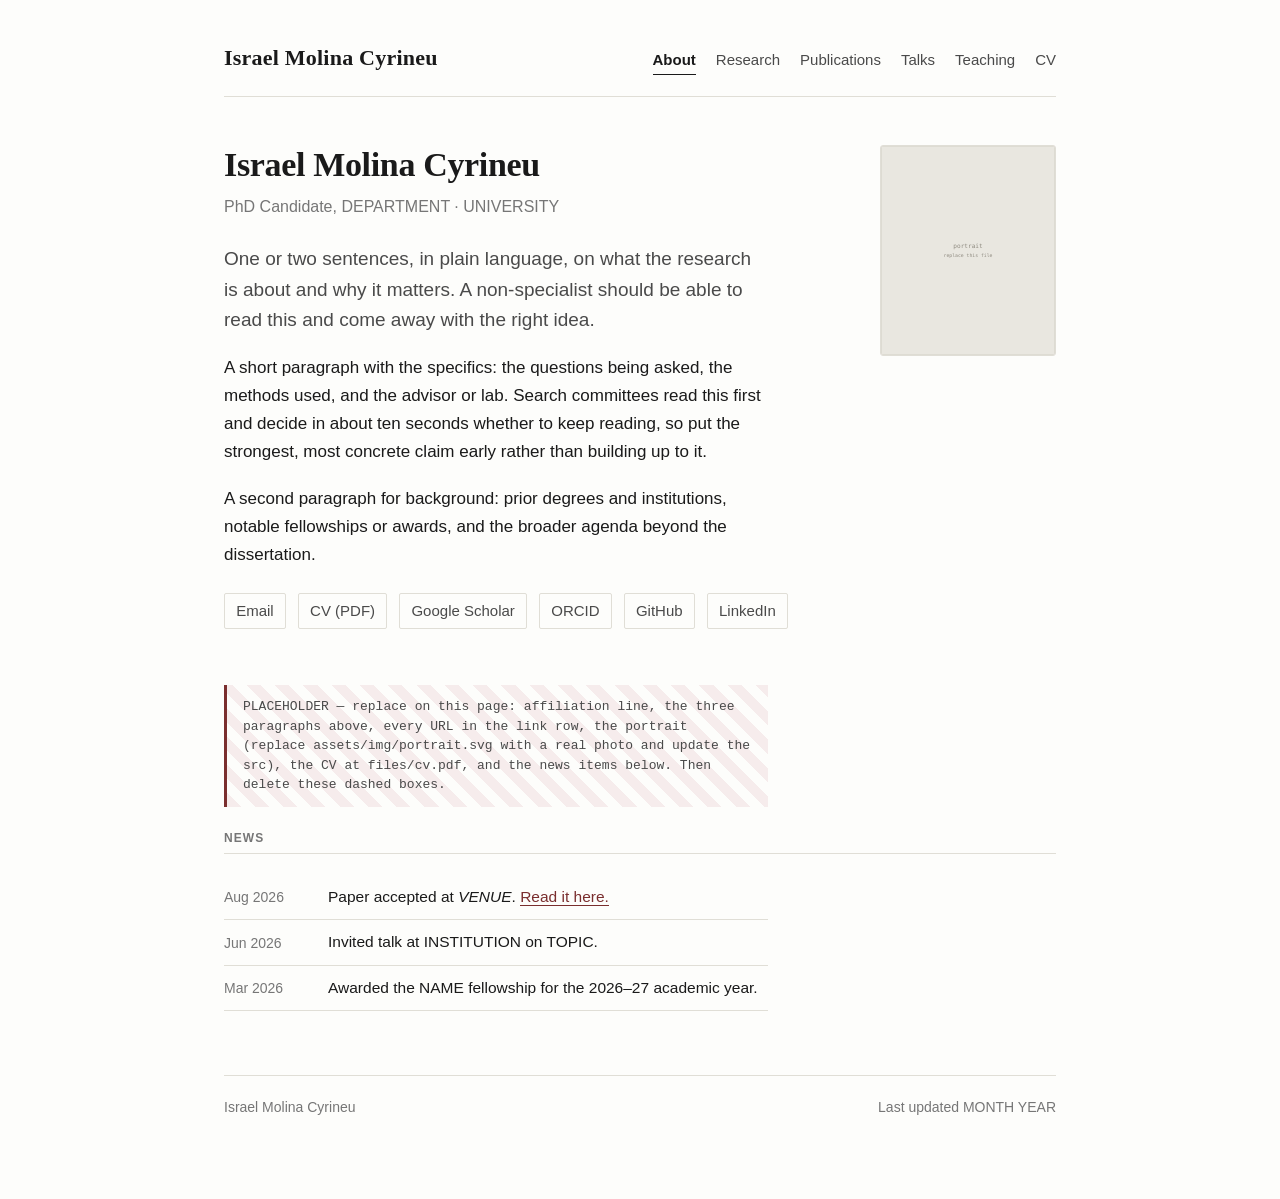
==== index.html @ 780c0721 "Add static site scaffold for academic personal website Six-page static site (about, research, public" ====
<!DOCTYPE html>
<html lang="en">
<head>
<meta charset="utf-8">
<meta name="viewport" content="width=device-width, initial-scale=1">
<title>Israel Molina Cyrineu</title>
<meta name="description" content="Israel Molina Cyrineu — PhD candidate. Research, publications, and CV.">
<meta name="author" content="Israel Molina Cyrineu">
<meta property="og:title" content="Israel Molina Cyrineu">
<meta property="og:description" content="PhD candidate. Research, publications, and CV.">
<meta property="og:type" content="profile">
<link rel="stylesheet" href="assets/css/style.css">
</head>
<body>
<div class="page">

  <header class="masthead">
    <p class="masthead__name"><a href="index.html">Israel Molina Cyrineu</a></p>
    <nav class="nav" aria-label="Main">
      <a href="index.html" aria-current="page">About</a>
      <a href="research.html">Research</a>
      <a href="publications.html">Publications</a>
      <a href="talks.html">Talks</a>
      <a href="teaching.html">Teaching</a>
      <a href="files/cv.pdf">CV</a>
    </nav>
  </header>

  <main>

    <div class="hero">
      <div>
        <h1>Israel Molina Cyrineu</h1>
        <p class="hero__affiliation">PhD Candidate, DEPARTMENT · UNIVERSITY</p>

        <p class="lede">
          One or two sentences, in plain language, on what the research is about and
          why it matters. A non-specialist should be able to read this and come away
          with the right idea.
        </p>

        <p>
          A short paragraph with the specifics: the questions being asked, the methods
          used, and the advisor or lab. Search committees read this first and decide in
          about ten seconds whether to keep reading, so put the strongest, most concrete
          claim early rather than building up to it.
        </p>

        <p>
          A second paragraph for background: prior degrees and institutions, notable
          fellowships or awards, and the broader agenda beyond the dissertation.
        </p>

        <ul class="linkrow">
          <li><a href="mailto:EMAIL@EXAMPLE.EDU">Email</a></li>
          <li><a href="files/cv.pdf">CV (PDF)</a></li>
          <li><a href="https://scholar.google.com/citations?user=ID">Google&nbsp;Scholar</a></li>
          <li><a href="https://orcid.org/0000-0000-0000-0000">ORCID</a></li>
          <li><a href="https://github.com/USERNAME">GitHub</a></li>
          <li><a href="https://www.linkedin.com/in/USERNAME">LinkedIn</a></li>
        </ul>
      </div>

      <img class="hero__portrait" src="assets/img/portrait.svg" alt="Israel Molina Cyrineu">
    </div>

    <div class="todo">
      PLACEHOLDER — replace on this page: affiliation line, the three paragraphs above,
      every URL in the link row, the portrait (replace assets/img/portrait.svg with a real photo and update the src), the CV at
      files/cv.pdf, and the news items below. Then delete these dashed boxes.
    </div>

    <section>
      <h2 class="eyebrow">News</h2>
      <ul class="news">
        <li>
          <time datetime="2026-08">Aug 2026</time>
          <span>Paper accepted at <em>VENUE</em>. <a href="publications.html">Read it here.</a></span>
        </li>
        <li>
          <time datetime="2026-06">Jun 2026</time>
          <span>Invited talk at INSTITUTION on TOPIC.</span>
        </li>
        <li>
          <time datetime="2026-03">Mar 2026</time>
          <span>Awarded the NAME fellowship for the 2026&ndash;27 academic year.</span>
        </li>
      </ul>
    </section>

  </main>

  <footer class="footer">
    <span>Israel Molina Cyrineu</span>
    <span>Last updated MONTH YEAR</span>
  </footer>

</div>
</body>
</html>
---- assets/css/style.css ----
/* ==========================================================================
   Israel Molina Cyrineu — personal academic site
   Single stylesheet. No build step, no dependencies.
   ========================================================================== */

:root {
  --ink:        #1a1a1a;
  --ink-soft:   #4a4a4a;
  --ink-faint:  #767676;
  --bg:         #fdfdfb;
  --bg-panel:   #f4f3ee;
  --rule:       #e0ded6;
  --accent:     #7a2e2e;
  --accent-bg:  #f6ecec;

  --serif: "Iowan Old Style", "Palatino Linotype", Palatino, "Book Antiqua", Georgia, serif;
  --sans:  -apple-system, BlinkMacSystemFont, "Segoe UI", Roboto, "Helvetica Neue", Arial, sans-serif;
  --mono:  ui-monospace, SFMono-Regular, "SF Mono", Menlo, Consolas, monospace;

  --measure: 34rem;   /* comfortable reading width */
  --page:    52rem;   /* overall page width        */
}

@media (prefers-color-scheme: dark) {
  :root {
    --ink:       #e8e6e1;
    --ink-soft:  #b4b1aa;
    --ink-faint: #8a8781;
    --bg:        #16161a;
    --bg-panel:  #1f1f24;
    --rule:      #33333a;
    --accent:    #d98c8c;
    --accent-bg: #2a1f20;
  }
}

*, *::before, *::after { box-sizing: border-box; }

html { -webkit-text-size-adjust: 100%; }

body {
  margin: 0;
  padding: 0 1.5rem 5rem;
  background: var(--bg);
  color: var(--ink);
  font-family: var(--sans);
  font-size: 1.0625rem;
  line-height: 1.65;
  text-rendering: optimizeLegibility;
  -webkit-font-smoothing: antialiased;
}

/* --- Layout ------------------------------------------------------------- */

.page { max-width: var(--page); margin: 0 auto; }

main { display: block; }

section { margin: 0 0 3.5rem; }

/* --- Masthead & navigation ---------------------------------------------- */

.masthead {
  display: flex;
  flex-wrap: wrap;
  align-items: baseline;
  justify-content: space-between;
  gap: 0.75rem 2rem;
  padding: 2.5rem 0 1.25rem;
  border-bottom: 1px solid var(--rule);
  margin-bottom: 3rem;
}

.masthead__name {
  font-family: var(--serif);
  font-size: 1.375rem;
  font-weight: 600;
  letter-spacing: 0.01em;
  margin: 0;
}

.masthead__name a { color: inherit; text-decoration: none; border: 0; }

.nav {
  display: flex;
  flex-wrap: wrap;
  gap: 1.25rem;
  font-size: 0.9375rem;
}

.nav a {
  color: var(--ink-soft);
  text-decoration: none;
  border-bottom: 1px solid transparent;
  padding-bottom: 1px;
}

.nav a:hover { color: var(--accent); border-bottom-color: var(--accent); }

.nav a[aria-current="page"] {
  color: var(--ink);
  font-weight: 600;
  border-bottom-color: var(--ink);
}

/* --- Typography --------------------------------------------------------- */

h1, h2, h3 {
  font-family: var(--serif);
  font-weight: 600;
  line-height: 1.2;
  color: var(--ink);
  margin: 0 0 0.75rem;
}

h1 { font-size: 2.125rem; letter-spacing: -0.01em; }
h2 { font-size: 1.375rem; margin-top: 0; }
h3 { font-size: 1.0625rem; font-family: var(--sans); font-weight: 650; }

p { max-width: var(--measure); margin: 0 0 1.15rem; }

a { color: var(--accent); text-decoration: none; border-bottom: 1px solid currentColor; }
a:hover { background: var(--accent-bg); }

.lede {
  font-size: 1.1875rem;
  line-height: 1.6;
  color: var(--ink-soft);
}

.eyebrow {
  font-family: var(--sans);
  font-size: 0.75rem;
  font-weight: 700;
  letter-spacing: 0.09em;
  text-transform: uppercase;
  color: var(--ink-faint);
  margin: 0 0 1.25rem;
  padding-bottom: 0.5rem;
  border-bottom: 1px solid var(--rule);
}

.muted { color: var(--ink-faint); }
.small { font-size: 0.9375rem; }

/* --- Hero (home page) --------------------------------------------------- */

.hero {
  display: grid;
  grid-template-columns: 1fr 11rem;
  gap: 2.5rem;
  align-items: start;
  margin-bottom: 3.5rem;
}

.hero__portrait {
  width: 100%;
  aspect-ratio: 1 / 1.2;
  object-fit: cover;
  border-radius: 3px;
  background: var(--bg-panel);
  border: 1px solid var(--rule);
}

.hero__affiliation {
  font-size: 1rem;
  color: var(--ink-faint);
  margin: -0.25rem 0 1.5rem;
}

/* --- Link row ----------------------------------------------------------- */

.linkrow {
  list-style: none;
  display: flex;
  flex-wrap: wrap;
  gap: 0.5rem 0.75rem;
  padding: 0;
  margin: 1.5rem 0 0;
  font-size: 0.9375rem;
}

.linkrow a {
  display: inline-block;
  padding: 0.3rem 0.7rem;
  border: 1px solid var(--rule);
  border-radius: 2px;
  color: var(--ink-soft);
}

.linkrow a:hover { border-color: var(--accent); color: var(--accent); background: var(--accent-bg); }

/* --- News list ---------------------------------------------------------- */

.news { list-style: none; padding: 0; margin: 0; max-width: var(--measure); }

.news li {
  display: grid;
  grid-template-columns: 5.5rem 1fr;
  gap: 1rem;
  padding: 0.6rem 0;
  border-bottom: 1px solid var(--rule);
  font-size: 0.9688rem;
}

.news time { color: var(--ink-faint); font-variant-numeric: tabular-nums; font-size: 0.875rem; padding-top: 0.15rem; }

/* --- Research projects -------------------------------------------------- */

.project {
  display: grid;
  grid-template-columns: 13rem 1fr;
  gap: 2rem;
  padding: 1.75rem 0;
  border-bottom: 1px solid var(--rule);
}

.project:first-of-type { padding-top: 0; }

.project__figure {
  width: 100%;
  aspect-ratio: 4 / 3;
  object-fit: cover;
  border-radius: 3px;
  background: var(--bg-panel);
  border: 1px solid var(--rule);
}

.project__body > :last-child { margin-bottom: 0; }

.project__body p { max-width: none; }

/* --- Publications ------------------------------------------------------- */

.pubs { list-style: none; padding: 0; margin: 0 0 2.5rem; counter-reset: pub; }

.pub {
  padding: 1.1rem 0;
  border-bottom: 1px solid var(--rule);
}

.pub:first-child { padding-top: 0; }

.pub__title { font-weight: 650; display: block; margin-bottom: 0.15rem; }

.pub__authors { color: var(--ink-soft); font-size: 0.9688rem; }

.pub__authors .me { color: var(--ink); font-weight: 650; }

.pub__venue { font-style: italic; color: var(--ink-soft); font-size: 0.9688rem; }

.pub__links {
  margin-top: 0.45rem;
  display: flex;
  flex-wrap: wrap;
  gap: 0.9rem;
  font-size: 0.875rem;
}

.pub__links a { border-bottom-style: dotted; }

/* --- Talks & teaching --------------------------------------------------- */

.entries { list-style: none; padding: 0; margin: 0; }

.entry {
  display: grid;
  grid-template-columns: 6rem 1fr;
  gap: 1.25rem;
  padding: 1rem 0;
  border-bottom: 1px solid var(--rule);
}

.entry:first-child { padding-top: 0; }

.entry__date { color: var(--ink-faint); font-size: 0.875rem; font-variant-numeric: tabular-nums; padding-top: 0.2rem; }

.entry__title { font-weight: 650; }

.entry__meta { color: var(--ink-soft); font-size: 0.9375rem; }

/* --- Callout / panel ---------------------------------------------------- */

.panel {
  background: var(--bg-panel);
  border: 1px solid var(--rule);
  border-radius: 3px;
  padding: 1.25rem 1.5rem;
  max-width: var(--measure);
}

.panel > :last-child { margin-bottom: 0; }

/* --- Placeholder marker (delete these once content is in) --------------- */

.todo {
  background: repeating-linear-gradient(45deg, var(--accent-bg), var(--accent-bg) 10px, transparent 10px, transparent 20px);
  border-left: 3px solid var(--accent);
  padding: 0.75rem 1rem;
  margin: 0 0 1.5rem;
  font-family: var(--mono);
  font-size: 0.8125rem;
  line-height: 1.5;
  color: var(--ink-soft);
  max-width: var(--measure);
}

/* --- Footer ------------------------------------------------------------- */

.footer {
  margin-top: 4rem;
  padding-top: 1.25rem;
  border-top: 1px solid var(--rule);
  font-size: 0.875rem;
  color: var(--ink-faint);
  display: flex;
  flex-wrap: wrap;
  justify-content: space-between;
  gap: 0.5rem 2rem;
}

.footer a { color: var(--ink-faint); }

/* --- Responsive --------------------------------------------------------- */

@media (max-width: 40rem) {
  body { font-size: 1rem; padding: 0 1.15rem 3.5rem; }
  .masthead { padding-top: 1.75rem; margin-bottom: 2rem; }
  h1 { font-size: 1.75rem; }
  .hero { grid-template-columns: 1fr; gap: 1.5rem; }
  .hero__portrait { width: 9rem; aspect-ratio: 1 / 1.2; }
  .project { grid-template-columns: 1fr; gap: 1rem; }
  .project__figure { max-width: 14rem; }
  .news li, .entry { grid-template-columns: 1fr; gap: 0.2rem; }
  .news time, .entry__date { padding-top: 0; }
}

/* --- Print (people do print CVs and profiles) --------------------------- */

@media print {
  body { background: #fff; color: #000; font-size: 11pt; padding: 0; }
  .nav, .todo, .footer { display: none; }
  a { color: #000; border: 0; }
  .pub__links { display: none; }
}
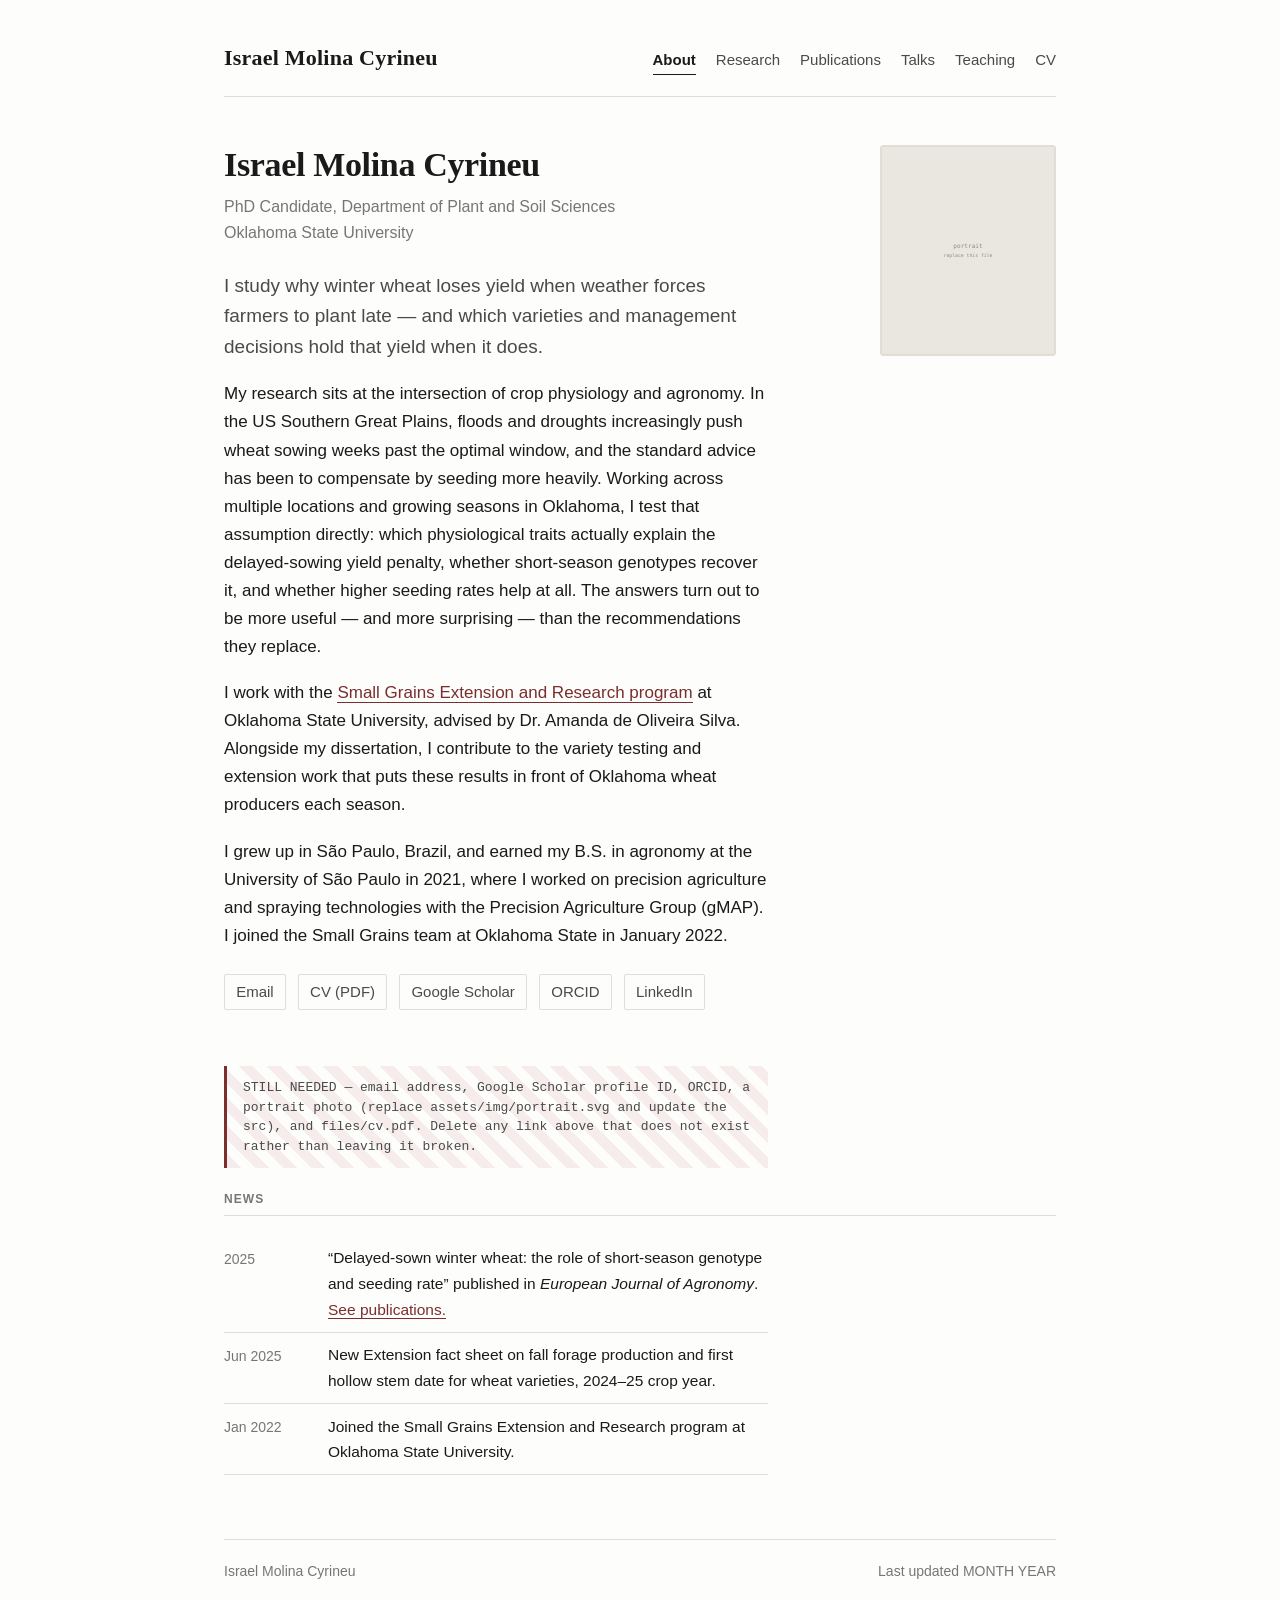
==== commit af24cad3: "Fill site with researched content on wheat physiology work Replace generic placeholders with content" ====
--- a/index.html
+++ b/index.html
@@ -4,10 +4,10 @@
 <meta charset="utf-8">
 <meta name="viewport" content="width=device-width, initial-scale=1">
 <title>Israel Molina Cyrineu</title>
-<meta name="description" content="Israel Molina Cyrineu — PhD candidate. Research, publications, and CV.">
+<meta name="description" content="Israel Molina Cyrineu — PhD candidate in crop physiology at Oklahoma State University, studying delayed-sown winter wheat.">
 <meta name="author" content="Israel Molina Cyrineu">
 <meta property="og:title" content="Israel Molina Cyrineu">
-<meta property="og:description" content="PhD candidate. Research, publications, and CV.">
+<meta property="og:description" content="PhD candidate in crop physiology at Oklahoma State University, studying delayed-sown winter wheat.">
 <meta property="og:type" content="profile">
 <link rel="stylesheet" href="assets/css/style.css">
 </head>
@@ -31,33 +31,50 @@
     <div class="hero">
       <div>
         <h1>Israel Molina Cyrineu</h1>
-        <p class="hero__affiliation">PhD Candidate, DEPARTMENT · UNIVERSITY</p>
+        <p class="hero__affiliation">
+          PhD Candidate, Department of Plant and Soil Sciences<br>
+          Oklahoma State University
+        </p>
 
         <p class="lede">
-          One or two sentences, in plain language, on what the research is about and
-          why it matters. A non-specialist should be able to read this and come away
-          with the right idea.
+          I study why winter wheat loses yield when weather forces farmers to plant
+          late &mdash; and which varieties and management decisions hold that yield
+          when it does.
         </p>
 
         <p>
-          A short paragraph with the specifics: the questions being asked, the methods
-          used, and the advisor or lab. Search committees read this first and decide in
-          about ten seconds whether to keep reading, so put the strongest, most concrete
-          claim early rather than building up to it.
+          My research sits at the intersection of crop physiology and agronomy. In the
+          US Southern Great Plains, floods and droughts increasingly push wheat sowing
+          weeks past the optimal window, and the standard advice has been to compensate
+          by seeding more heavily. Working across multiple locations and growing seasons
+          in Oklahoma, I test that assumption directly: which physiological traits
+          actually explain the delayed-sowing yield penalty, whether short-season
+          genotypes recover it, and whether higher seeding rates help at all. The
+          answers turn out to be more useful &mdash; and more surprising &mdash; than
+          the recommendations they replace.
         </p>
 
         <p>
-          A second paragraph for background: prior degrees and institutions, notable
-          fellowships or awards, and the broader agenda beyond the dissertation.
+          I work with the <a href="https://extension.okstate.edu/programs/wheat-research-and-extension/wheat-research-team">Small
+          Grains Extension and Research program</a> at Oklahoma State University, advised
+          by Dr.&nbsp;Amanda de Oliveira Silva. Alongside my dissertation, I contribute to
+          the variety testing and extension work that puts these results in front of
+          Oklahoma wheat producers each season.
+        </p>
+
+        <p>
+          I grew up in São Paulo, Brazil, and earned my B.S. in agronomy at the
+          University of São Paulo in 2021, where I worked on precision agriculture and
+          spraying technologies with the Precision Agriculture Group (gMAP). I joined
+          the Small Grains team at Oklahoma State in January 2022.
         </p>
 
         <ul class="linkrow">
-          <li><a href="mailto:EMAIL@EXAMPLE.EDU">Email</a></li>
+          <li><a href="mailto:EMAIL@OKSTATE.EDU">Email</a></li>
           <li><a href="files/cv.pdf">CV (PDF)</a></li>
-          <li><a href="https://scholar.google.com/citations?user=ID">Google&nbsp;Scholar</a></li>
+          <li><a href="https://scholar.google.com/citations?user=SCHOLAR_ID">Google&nbsp;Scholar</a></li>
           <li><a href="https://orcid.org/0000-0000-0000-0000">ORCID</a></li>
-          <li><a href="https://github.com/USERNAME">GitHub</a></li>
-          <li><a href="https://www.linkedin.com/in/USERNAME">LinkedIn</a></li>
+          <li><a href="https://www.linkedin.com/in/israelcyrineu">LinkedIn</a></li>
         </ul>
       </div>
 
@@ -65,25 +82,35 @@
     </div>
 
     <div class="todo">
-      PLACEHOLDER — replace on this page: affiliation line, the three paragraphs above,
-      every URL in the link row, the portrait (replace assets/img/portrait.svg with a real photo and update the src), the CV at
-      files/cv.pdf, and the news items below. Then delete these dashed boxes.
+      STILL NEEDED — email address, Google Scholar profile ID, ORCID, a portrait photo
+      (replace assets/img/portrait.svg and update the src), and files/cv.pdf. Delete
+      any link above that does not exist rather than leaving it broken.
     </div>
 
     <section>
       <h2 class="eyebrow">News</h2>
       <ul class="news">
         <li>
-          <time datetime="2026-08">Aug 2026</time>
-          <span>Paper accepted at <em>VENUE</em>. <a href="publications.html">Read it here.</a></span>
+          <time datetime="2025-09">2025</time>
+          <span>
+            &ldquo;Delayed-sown winter wheat: the role of short-season genotype and
+            seeding rate&rdquo; published in <em>European Journal of Agronomy</em>.
+            <a href="publications.html">See publications.</a>
+          </span>
         </li>
         <li>
-          <time datetime="2026-06">Jun 2026</time>
-          <span>Invited talk at INSTITUTION on TOPIC.</span>
+          <time datetime="2025-06">Jun 2025</time>
+          <span>
+            New Extension fact sheet on fall forage production and first hollow stem
+            date for wheat varieties, 2024&ndash;25 crop year.
+          </span>
         </li>
         <li>
-          <time datetime="2026-03">Mar 2026</time>
-          <span>Awarded the NAME fellowship for the 2026&ndash;27 academic year.</span>
+          <time datetime="2022-01">Jan 2022</time>
+          <span>
+            Joined the Small Grains Extension and Research program at Oklahoma State
+            University.
+          </span>
         </li>
       </ul>
     </section>
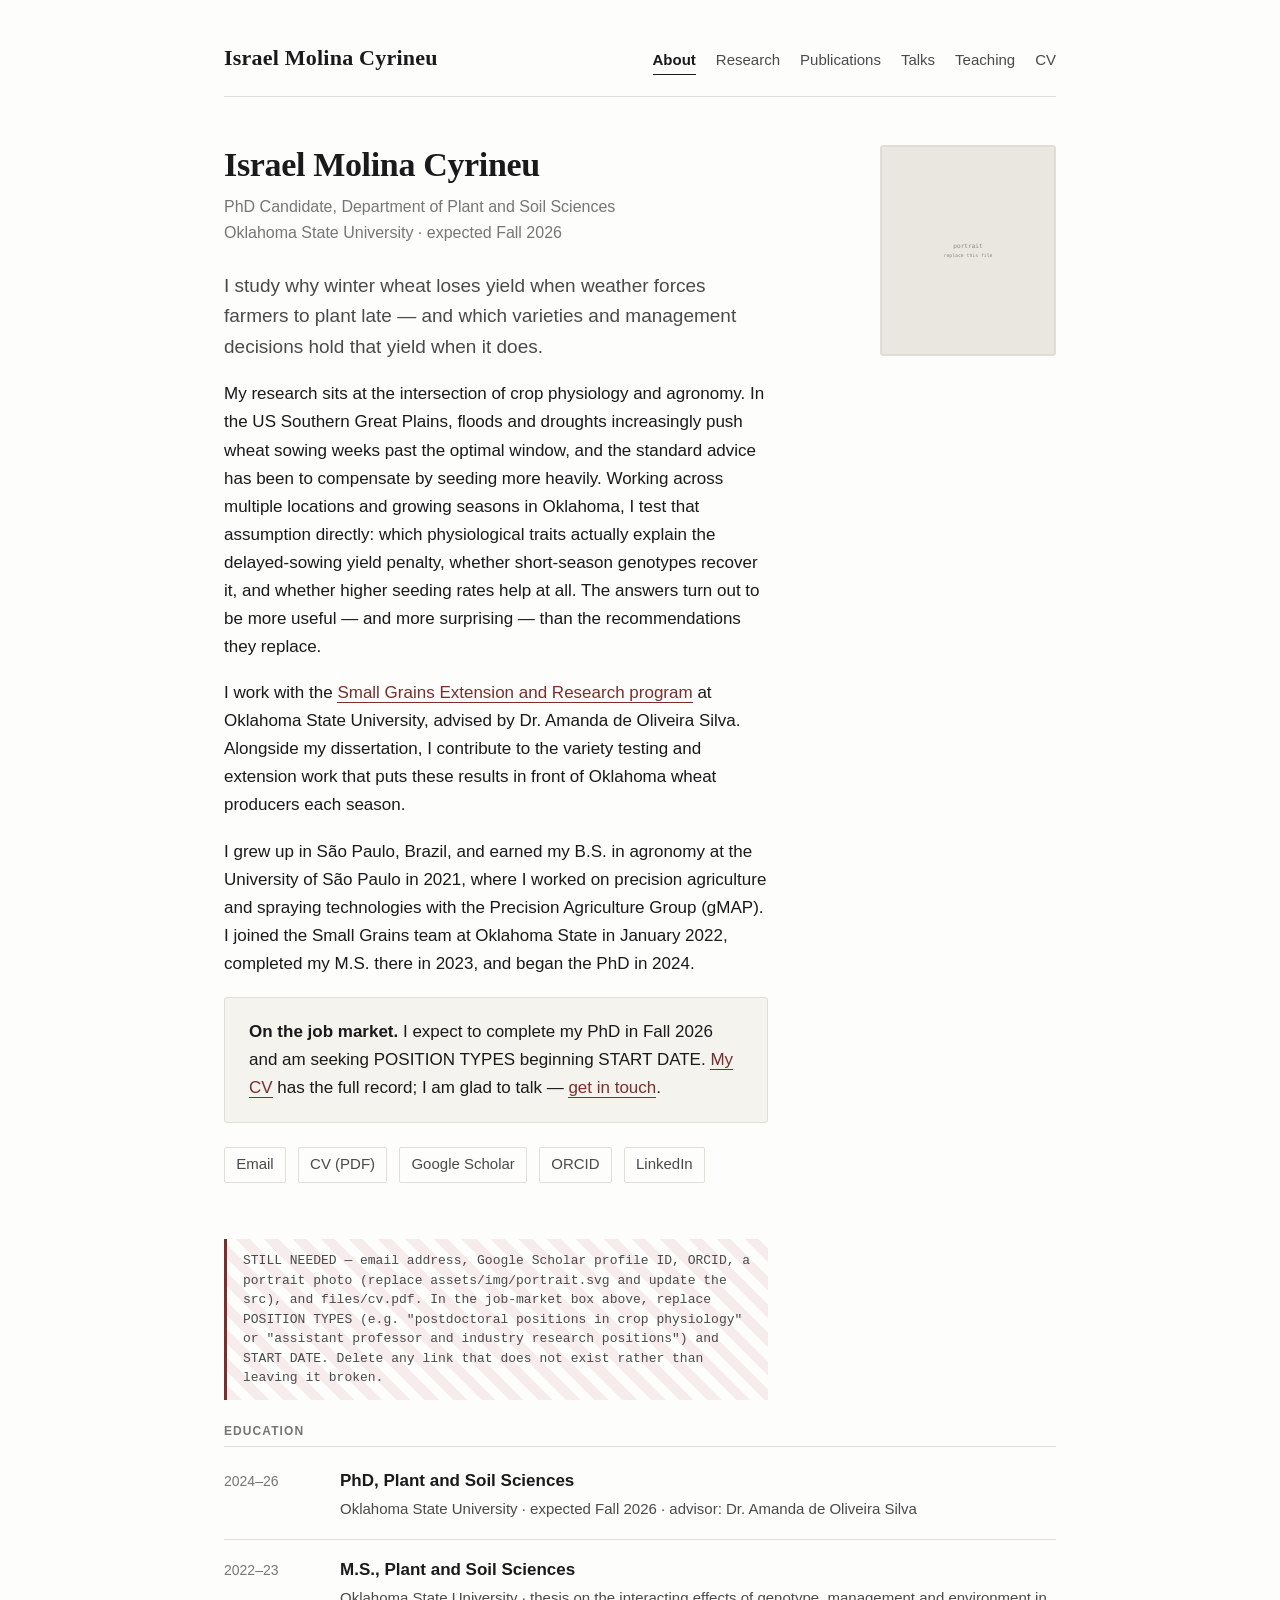
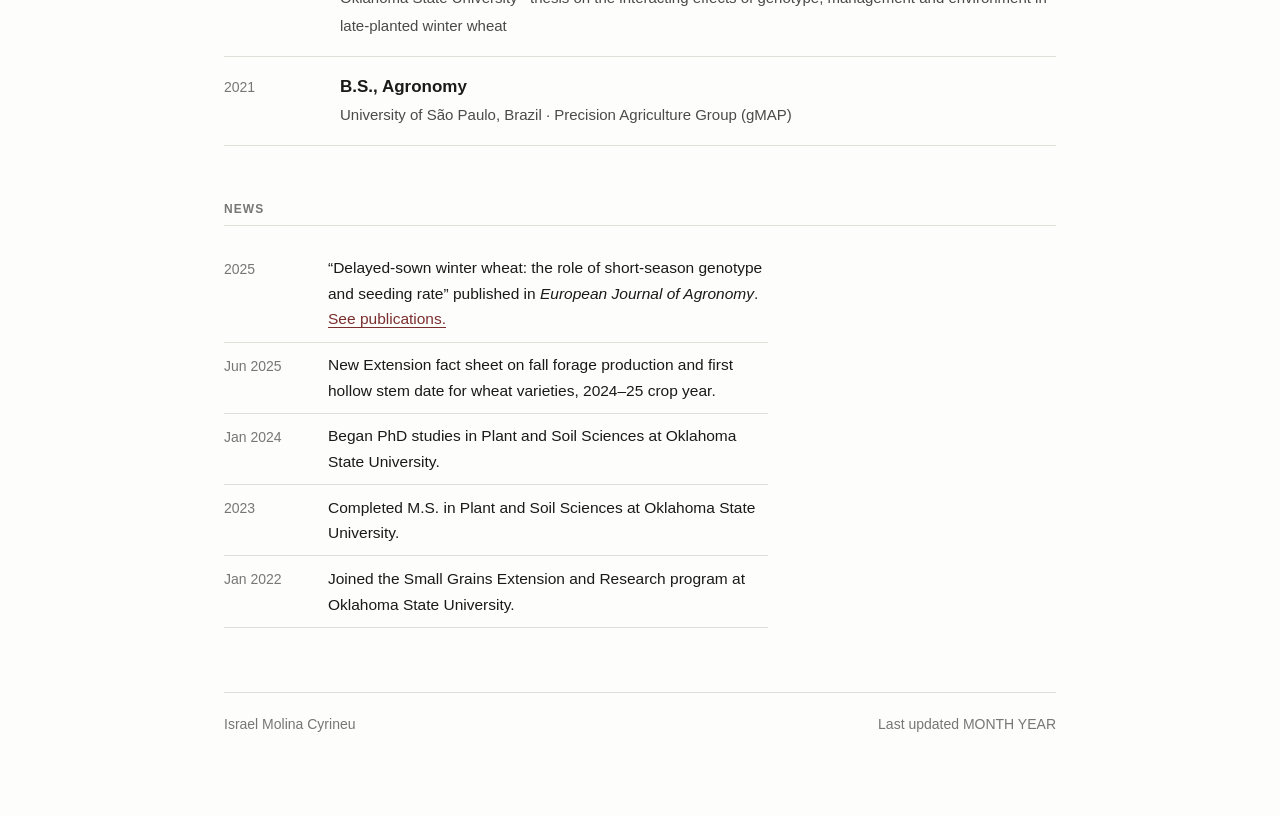
==== commit edf493d3: "Add degree timeline and job-market status to about page Israel completed his M.S. at Oklahoma State " ====
--- a/index.html
+++ b/index.html
@@ -33,7 +33,7 @@
         <h1>Israel Molina Cyrineu</h1>
         <p class="hero__affiliation">
           PhD Candidate, Department of Plant and Soil Sciences<br>
-          Oklahoma State University
+          Oklahoma State University &middot; expected Fall 2026
         </p>
 
         <p class="lede">
@@ -66,8 +66,18 @@
           I grew up in São Paulo, Brazil, and earned my B.S. in agronomy at the
           University of São Paulo in 2021, where I worked on precision agriculture and
           spraying technologies with the Precision Agriculture Group (gMAP). I joined
-          the Small Grains team at Oklahoma State in January 2022.
+          the Small Grains team at Oklahoma State in January 2022, completed my M.S.
+          there in 2023, and began the PhD in 2024.
         </p>
+
+        <div class="panel">
+          <p>
+            <strong>On the job market.</strong> I expect to complete my PhD in
+            Fall&nbsp;2026 and am seeking POSITION TYPES beginning START DATE.
+            <a href="files/cv.pdf">My CV</a> has the full record; I am glad to talk
+            &mdash; <a href="mailto:EMAIL@OKSTATE.EDU">get in touch</a>.
+          </p>
+        </div>
 
         <ul class="linkrow">
           <li><a href="mailto:EMAIL@OKSTATE.EDU">Email</a></li>
@@ -83,9 +93,46 @@
 
     <div class="todo">
       STILL NEEDED — email address, Google Scholar profile ID, ORCID, a portrait photo
-      (replace assets/img/portrait.svg and update the src), and files/cv.pdf. Delete
-      any link above that does not exist rather than leaving it broken.
+      (replace assets/img/portrait.svg and update the src), and files/cv.pdf. In the
+      job-market box above, replace POSITION TYPES (e.g. "postdoctoral positions in
+      crop physiology" or "assistant professor and industry research positions") and
+      START DATE. Delete any link that does not exist rather than leaving it broken.
     </div>
+
+    <section>
+      <h2 class="eyebrow">Education</h2>
+      <ul class="entries">
+        <li class="entry">
+          <span class="entry__date">2024&ndash;26</span>
+          <span>
+            <span class="entry__title">PhD, Plant and Soil Sciences</span><br>
+            <span class="entry__meta">
+              Oklahoma State University &middot; expected Fall 2026 &middot;
+              advisor: Dr.&nbsp;Amanda de Oliveira Silva
+            </span>
+          </span>
+        </li>
+        <li class="entry">
+          <span class="entry__date">2022&ndash;23</span>
+          <span>
+            <span class="entry__title">M.S., Plant and Soil Sciences</span><br>
+            <span class="entry__meta">
+              Oklahoma State University &middot; thesis on the interacting effects of
+              genotype, management and environment in late-planted winter wheat
+            </span>
+          </span>
+        </li>
+        <li class="entry">
+          <span class="entry__date">2021</span>
+          <span>
+            <span class="entry__title">B.S., Agronomy</span><br>
+            <span class="entry__meta">
+              University of São Paulo, Brazil &middot; Precision Agriculture Group (gMAP)
+            </span>
+          </span>
+        </li>
+      </ul>
+    </section>
 
     <section>
       <h2 class="eyebrow">News</h2>
@@ -104,6 +151,14 @@
             New Extension fact sheet on fall forage production and first hollow stem
             date for wheat varieties, 2024&ndash;25 crop year.
           </span>
+        </li>
+        <li>
+          <time datetime="2024-01">Jan 2024</time>
+          <span>Began PhD studies in Plant and Soil Sciences at Oklahoma State University.</span>
+        </li>
+        <li>
+          <time datetime="2023-12">2023</time>
+          <span>Completed M.S. in Plant and Soil Sciences at Oklahoma State University.</span>
         </li>
         <li>
           <time datetime="2022-01">Jan 2022</time>
